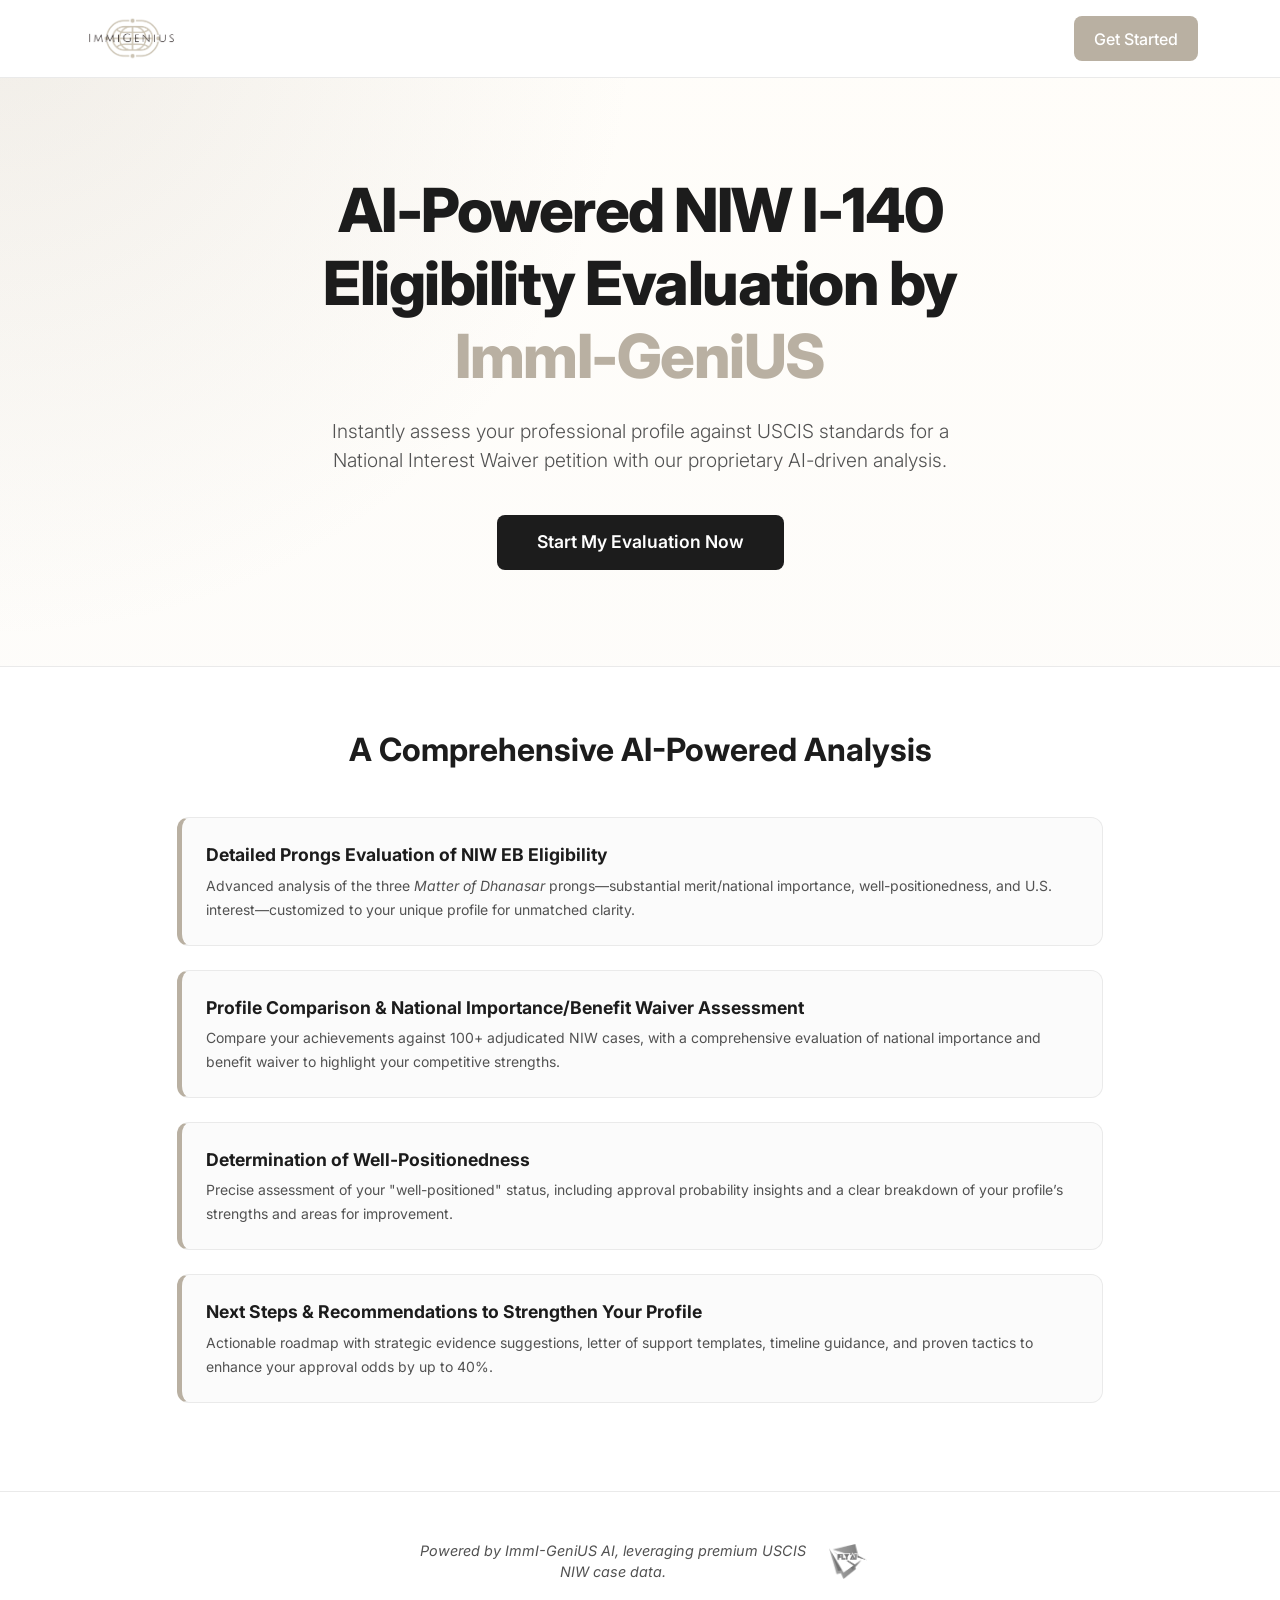
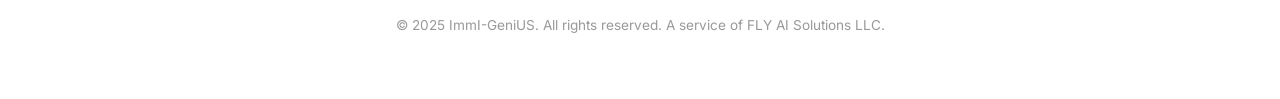
==== pages/landing/index.html @ 9cc3a830 "Initial Commit from Windows" ====
<!DOCTYPE html>
<html lang="en">
  <head>
    <meta charset="UTF-8" />
    <meta name="viewport" content="width=device-width, initial-scale=1.0" />
    <title>ImmI-GeniUS | AI NIW I-140 Eligibility Evaluator</title>

    <link rel="preconnect" href="https://fonts.googleapis.com" />
    <link rel="preconnect" href="https://fonts.gstatic.com" crossorigin />
    <link
      href="https://fonts.googleapis.com/css2?family=Inter:wght@400;500;600;700;800&display=swap"
      rel="stylesheet"
    />

    <link
      href="https://cdn.jsdelivr.net/npm/bootstrap@5.3.0/dist/css/bootstrap.min.css"
      rel="stylesheet"
    />
    <link rel="stylesheet" href="../../assets/css/theme.css" />

    <style>
      :root {
        /* Color Palette from Immigenius Logo */
        --primary-taupe: #b9b0a2; /* Muted, sophisticated beige/taupe for accents */
        --dark-charcoal: #1c1c1c; /* Deep charcoal for text and dark elements */
        --text-secondary: #525252; /* Softer gray for paragraphs */
        --background-light: #fbfbfb; /* Very light, clean background */
        --border-color: #eaeaea; /* Subtle border color */
      }

      body {
        font-family: "Inter", sans-serif;
        background-color: var(--background-light);
        color: var(--dark-charcoal);
        opacity: 0;
        animation: fadeIn 1.2s ease-in-out forwards;
      }

      @keyframes fadeIn {
        from {
          opacity: 0;
        }
        to {
          opacity: 1;
        }
      }

      /* Header */
      .header-nav {
        background-color: white;
        padding: 1rem 0;
        border-bottom: 1px solid var(--border-color);
      }

      .navbar-brand img {
        max-height: 45px; /* Adjust logo size */
      }

      .btn-header {
        background-color: var(--primary-taupe);
        color: white;
        border-radius: 8px;
        font-weight: 500;
        padding: 0.6rem 1.2rem;
        transition: background-color 0.3s ease, transform 0.2s ease;
      }

      .btn-header:hover {
        background-color: #a39a8e; /* Darker shade of taupe */
        color: white;
        transform: translateY(-2px);
      }

      /* Hero Section */
      .hero-section {
        padding: 6rem 1rem;
        text-align: center;
      }

      .hero-content {
        max-width: 800px;
        margin: auto;
      }

      .ai-name {
        color: var(--primary-taupe);
        font-weight: 800;
      }

      .hero-content h1 {
        font-weight: 800;
        font-size: clamp(2.5rem, 5vw, 3.8rem);
        color: var(--dark-charcoal);
        margin-bottom: 1.5rem;
        letter-spacing: -1.5px;
      }

      .hero-content p.lead {
        font-size: 1.2rem;
        color: var(--text-secondary);
        max-width: 650px;
        margin: 0 auto 2.5rem;
      }

      .btn-hero {
        background-color: var(--dark-charcoal);
        color: white;
        border: none;
        border-radius: 8px;
        font-size: 1.1rem;
        font-weight: 600;
        padding: 0.9rem 2.5rem;
        transition: background-color 0.3s ease, transform 0.2s ease,
          box-shadow 0.3s ease;
      }

      .btn-hero:hover {
        background-color: #333;
        transform: translateY(-3px);
        box-shadow: 0 10px 20px rgba(0, 0, 0, 0.1);
      }

      /* Features Section */
      .features-section {
        padding: 4rem 1rem;
        background-color: #ffffff;
        border-top: 1px solid var(--border-color);
        border-bottom: 1px solid var(--border-color);
      }

      .features-section h2 {
        font-weight: 700;
        text-align: center;
        margin-bottom: 3rem;
      }

      .feature-item {
        background-color: var(--background-light);
        padding: 1.5rem;
        border-radius: 12px;
        border: 1px solid var(--border-color);
        border-left: 5px solid var(--primary-taupe);
        margin-bottom: 1.5rem;
        transition: transform 0.2s ease, box-shadow 0.2s ease;
      }
      .feature-item:hover {
        transform: translateY(-5px);
        box-shadow: 0 15px 30px rgba(0, 0, 0, 0.05);
      }

      .feature-item strong {
        color: var(--dark-charcoal);
        font-size: 1.1rem;
      }
      .feature-item small {
        color: var(--text-secondary);
      }

      /* Footer */
      footer {
        text-align: center;
        padding: 3rem 1rem;
        background: #fff;
      }

      .powered-by-container {
        display: flex;
        justify-content: center;
        align-items: center;
        gap: 1rem;
        flex-wrap: wrap;
      }

      .powered-by-text {
        color: var(--text-secondary);
        font-style: italic;
        margin: 0;
        font-size: 0.9rem;
        max-width: 400px;
      }

      .powered-by-logo {
        max-height: 35px;
        opacity: 0.8;
      }

      .footer-copyright {
        margin-top: 2rem;
        color: #999;
        font-size: 0.85rem;
      }
    </style>
  </head>
  <!-- Google tag (gtag.js) -->
<script async src="https://www.googletagmanager.com/gtag/js?id=G-R65K06V97N"></script>
<script>
  window.dataLayer = window.dataLayer || [];
  function gtag(){dataLayer.push(arguments);}
  gtag('js', new Date());

  gtag('config', 'G-R65K06V97N');
</script>
  <body>
    <header class="header-nav">
      <div class="container d-flex justify-content-between align-items: center">
        <a class="navbar-brand" href="#">
          <img src="../../assets/images/immigenius-logo.png" alt="ImmI-GeniUS Logo" />
        </a>
        <a href="../intake/portfolio.html" class="btn btn-header"> Get Started </a>
      </div>
    </header>

    <main>
      <section class="hero-section">
        <div class="hero-content">
          <h1>
            AI-Powered NIW I-140 Eligibility Evaluation by
            <span class="ai-name">ImmI-GeniUS</span>
          </h1>
          <p class="lead">
            Instantly assess your professional profile against USCIS standards
            for a National Interest Waiver petition with our proprietary
            AI-driven analysis.
          </p>
          <a href="../intake/portfolio.html" class="btn btn-hero">
            Start My Evaluation Now
          </a>
        </div>
      </section>

      <section class="features-section">
        <div class="container">
          <h2>A Comprehensive AI-Powered Analysis</h2>
          <div class="row justify-content-center">
            <div class="col-lg-10">
              <div class="feature-item">
                <strong class="d-block mb-1"
                  >Detailed Prongs Evaluation of NIW EB Eligibility</strong
                >
                <small
                  >Advanced analysis of the three
                  <em>Matter of Dhanasar</em> prongs—substantial merit/national
                  importance, well-positionedness, and U.S. interest—customized
                  to your unique profile for unmatched clarity.</small
                >
              </div>
              <div class="feature-item">
                <strong class="d-block mb-1"
                  >Profile Comparison & National Importance/Benefit Waiver
                  Assessment</strong
                >
                <small
                  >Compare your achievements against 100+ adjudicated NIW cases,
                  with a comprehensive evaluation of national importance and
                  benefit waiver to highlight your competitive strengths.</small
                >
              </div>
              <div class="feature-item">
                <strong class="d-block mb-1"
                  >Determination of Well-Positionedness</strong
                >
                <small
                  >Precise assessment of your "well-positioned" status,
                  including approval probability insights and a clear breakdown
                  of your profile’s strengths and areas for improvement.</small
                >
              </div>
              <div class="feature-item">
                <strong class="d-block mb-1"
                  >Next Steps & Recommendations to Strengthen Your
                  Profile</strong
                >
                <small
                  >Actionable roadmap with strategic evidence suggestions,
                  letter of support templates, timeline guidance, and proven
                  tactics to enhance your approval odds by up to 40%.</small
                >
              </div>
            </div>
          </div>
        </div>
      </section>
    </main>

    <footer>
      <div class="container">
        <div class="powered-by-container">
          <p class="powered-by-text">
            <em
              >Powered by ImmI-GeniUS AI, leveraging premium USCIS NIW case
              data.</em
            >
          </p>
          <img
            src="../../assets/images/flyai-logo.png"
            alt="FLY AI Solutions LLC Logo"
            class="powered-by-logo"
          />
        </div>
        <p class="footer-copyright">
          &copy; 2025 ImmI-GeniUS. All rights reserved. A service of FLY AI
          Solutions LLC.
        </p>
      </div>
    </footer>
  </body>
</html>
---- assets/css/theme.css ----
:root {
  --primary-taupe: #b9b0a2;
  --dark-charcoal: #1c1c1c;
  --text-secondary: #525252;
  --background-light: #fbfbfb;
  --surface: #ffffff;
  --border-color: #eaeaea;
  --success-green: #2c7a56;
  --shadow-soft: 0 18px 40px rgba(28, 28, 28, 0.08);
}

* {
  box-sizing: border-box;
}

body {
  margin: 0;
  color: var(--dark-charcoal);
  background:
    radial-gradient(circle at top left, rgba(185, 176, 162, 0.2), transparent 30%),
    linear-gradient(180deg, #fffdf9 0%, var(--background-light) 100%);
}

.page-shell {
  min-height: 100vh;
}

.brand-logo {
  max-height: 48px;
  object-fit: contain;
}

.hidden {
  display: none !important;
}

.card-surface {
  background: var(--surface);
  border: 1px solid var(--border-color);
  border-radius: 24px;
  box-shadow: var(--shadow-soft);
}

.page-title {
  letter-spacing: -0.03em;
}

.muted-copy {
  color: var(--text-secondary);
}
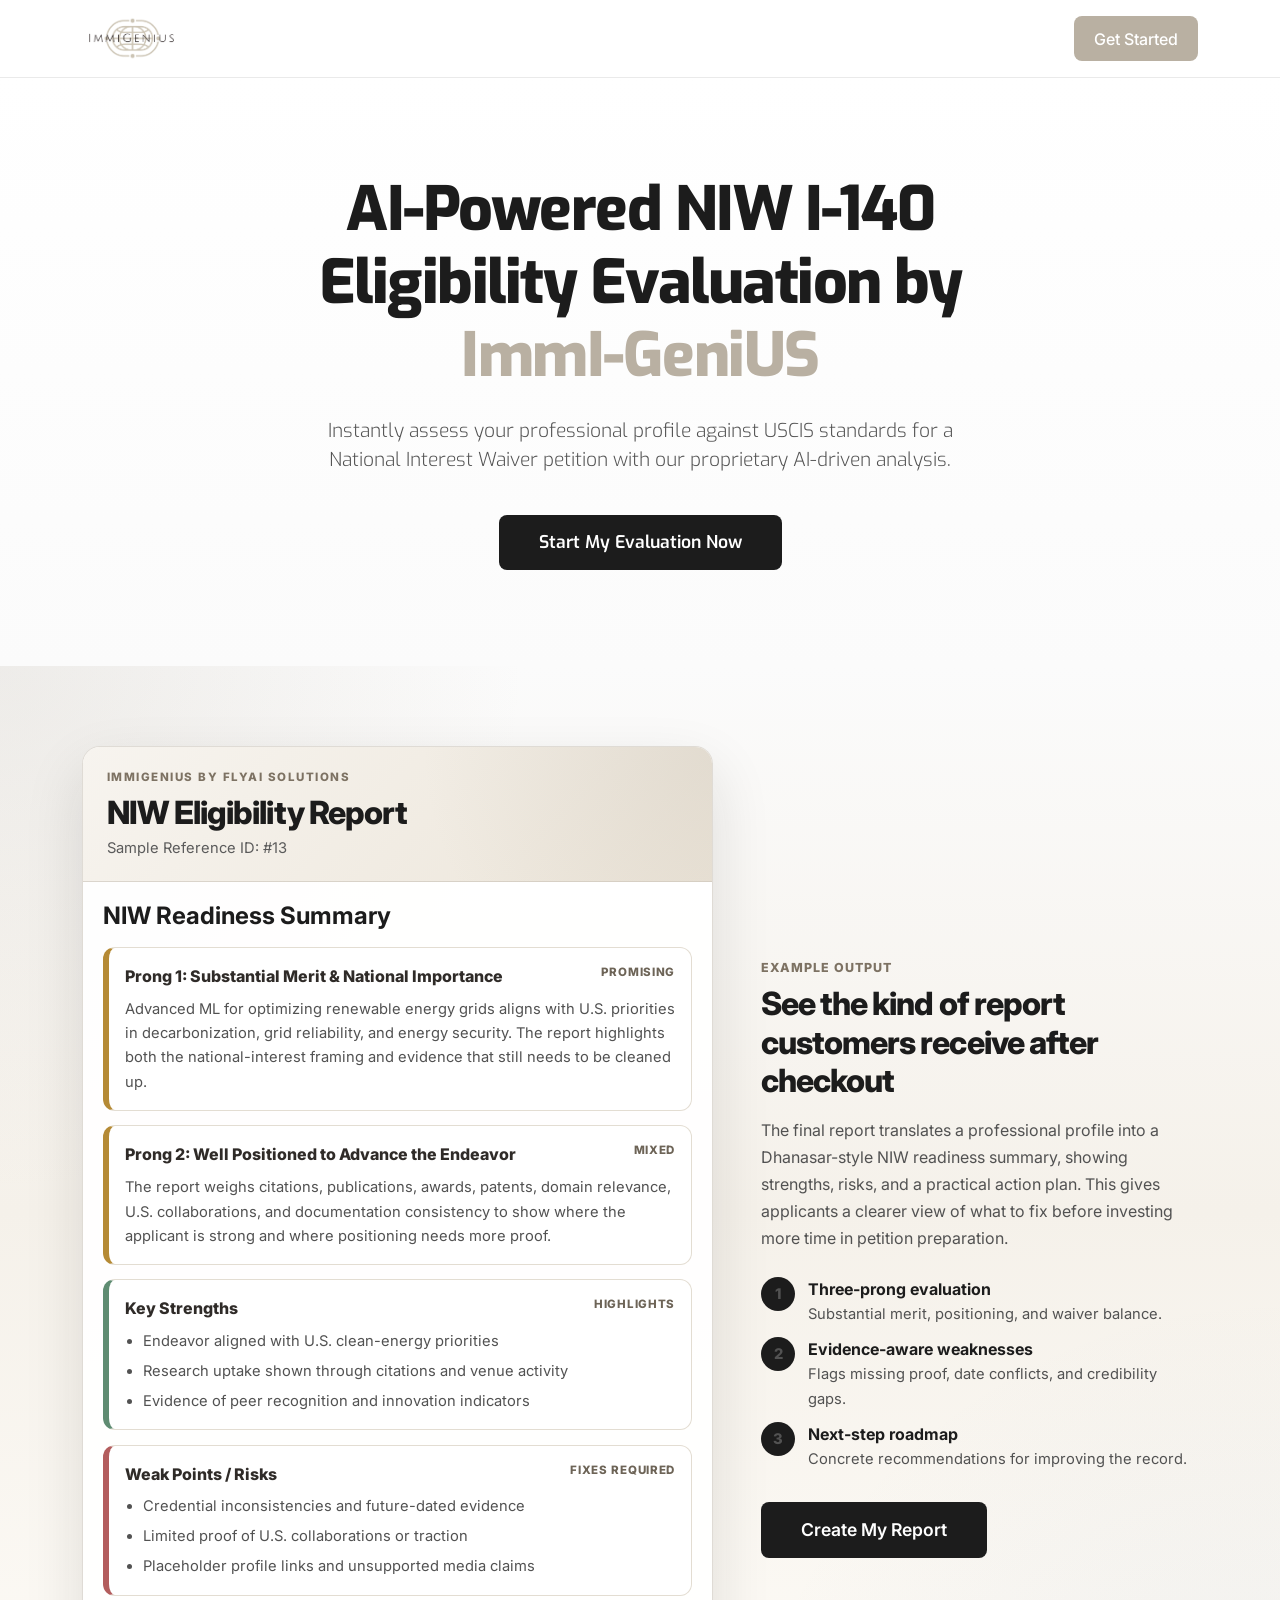
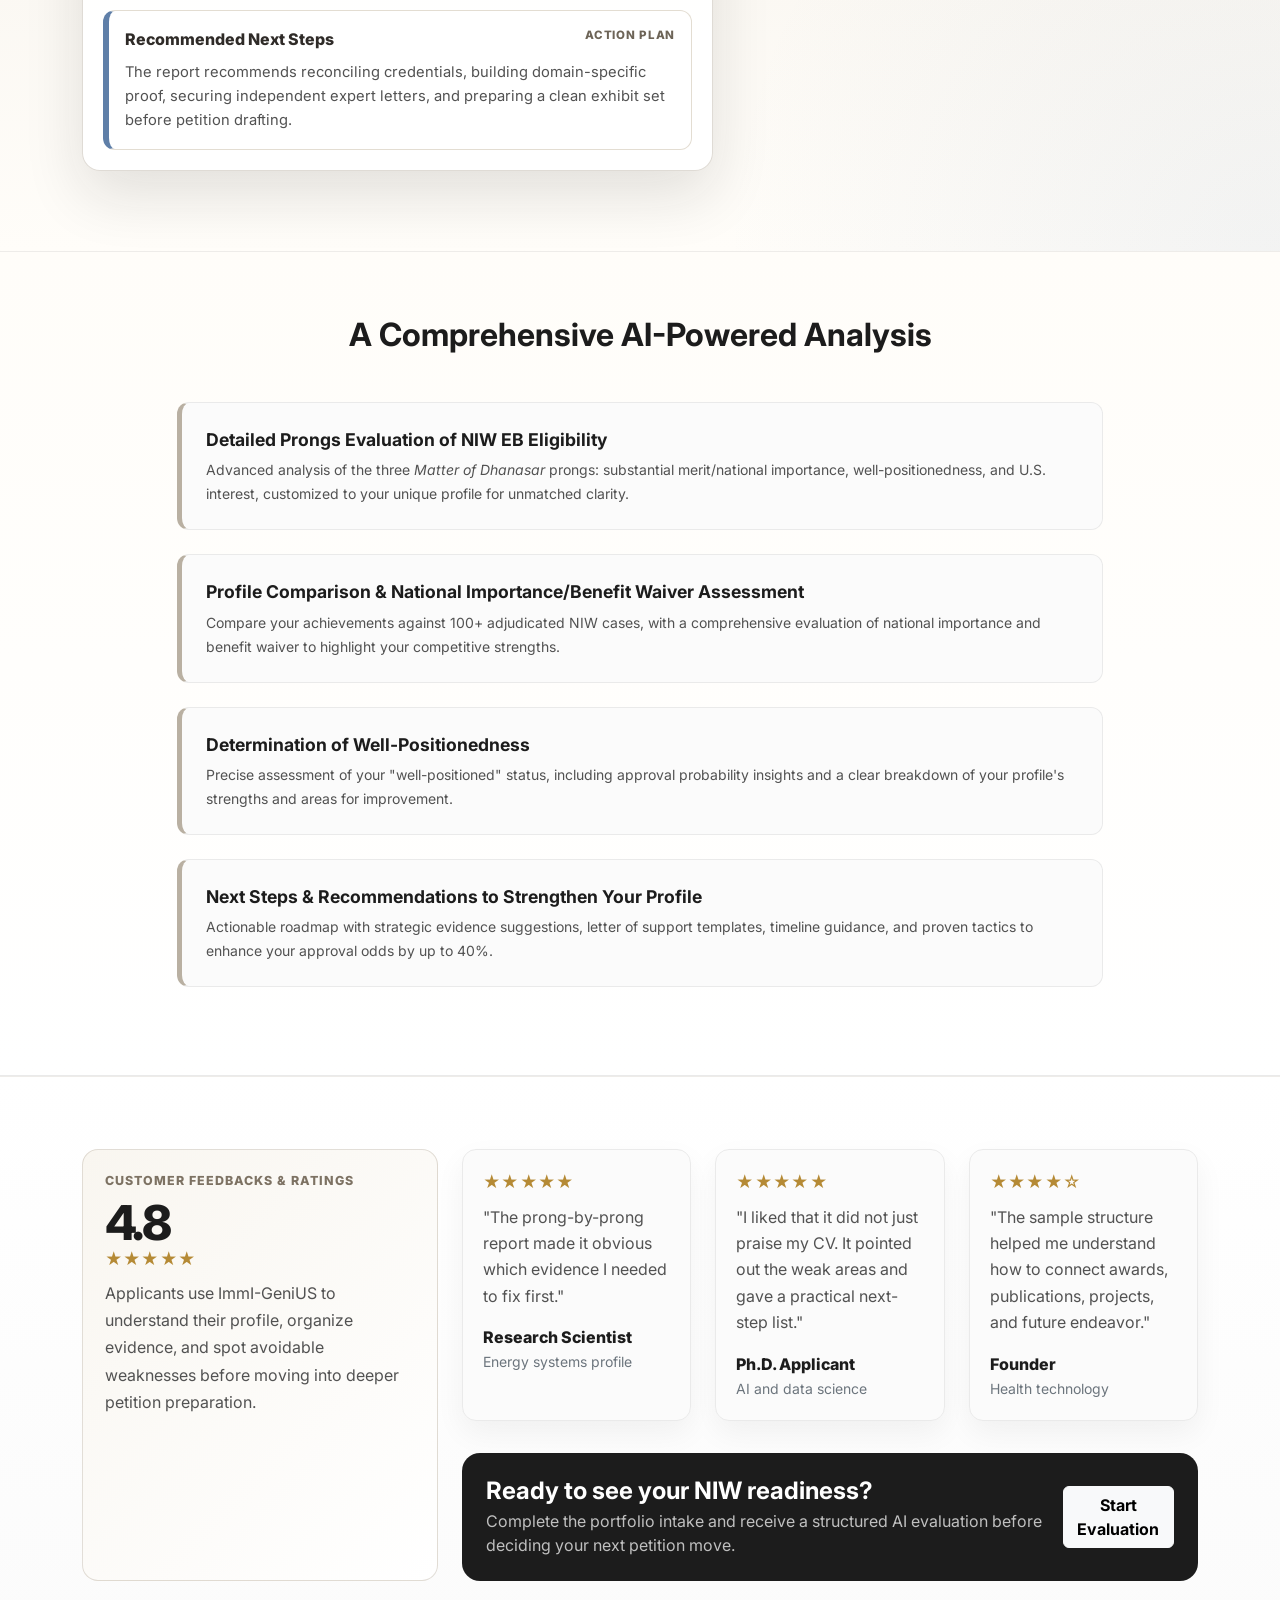
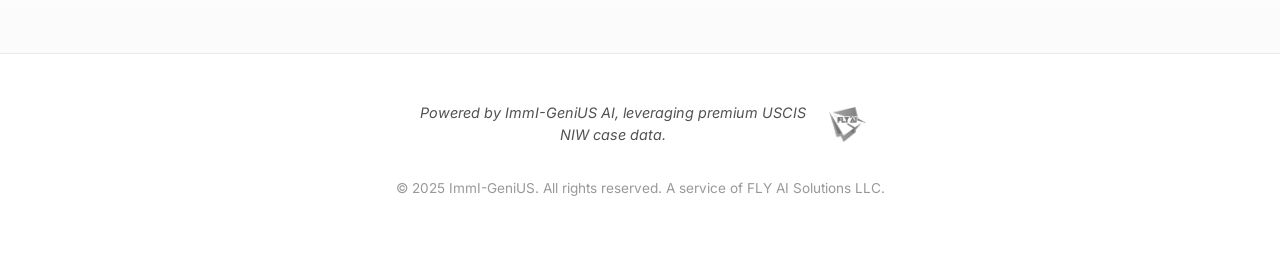
==== commit 75cdb498: "landing page update" ====
--- a/pages/landing/index.html
+++ b/pages/landing/index.html
@@ -8,7 +8,7 @@
     <link rel="preconnect" href="https://fonts.googleapis.com" />
     <link rel="preconnect" href="https://fonts.gstatic.com" crossorigin />
     <link
-      href="https://fonts.googleapis.com/css2?family=Inter:wght@400;500;600;700;800&display=swap"
+      href="https://fonts.googleapis.com/css2?family=Exo:wght@400;500;600;700;800&family=Inter:wght@400;500;600;700;800&display=swap"
       rel="stylesheet"
     />
 
@@ -26,6 +26,11 @@
         --text-secondary: #525252; /* Softer gray for paragraphs */
         --background-light: #fbfbfb; /* Very light, clean background */
         --border-color: #eaeaea; /* Subtle border color */
+        --surface-warm: #f8f4ee;
+        --accent-blue: #5f7fa8;
+        --accent-green: #5f8c72;
+        --accent-amber: #b58a35;
+        --accent-red: #b35d5d;
       }
 
       body {
@@ -73,8 +78,10 @@
 
       /* Hero Section */
       .hero-section {
+        font-family: "Exo", "Inter", sans-serif;
         padding: 6rem 1rem;
         text-align: center;
+        background: linear-gradient(180deg, #ffffff 0%, #fbfbfb 100%);
       }
 
       .hero-content {
@@ -123,8 +130,8 @@
       /* Features Section */
       .features-section {
         padding: 4rem 1rem;
-        background-color: #ffffff;
-        border-top: 1px solid var(--border-color);
+        background: linear-gradient(180deg, #fffdf9 0%, #ffffff 100%);
+        border-top: 1px solid rgba(185, 176, 162, 0.24);
         border-bottom: 1px solid var(--border-color);
       }
 
@@ -156,6 +163,264 @@
         color: var(--text-secondary);
       }
 
+      .demo-report-section {
+        padding: 5rem 1rem;
+        background:
+          radial-gradient(circle at top left, rgba(185, 176, 162, 0.2), transparent 30%),
+          radial-gradient(circle at bottom right, rgba(95, 127, 168, 0.08), transparent 32%),
+          linear-gradient(180deg, #fbfbfb 0%, #f5f1ea 46%, #fffdf9 100%);
+      }
+
+      .section-kicker {
+        color: #7d7263;
+        font-weight: 800;
+        text-transform: uppercase;
+        letter-spacing: 0.08em;
+        font-size: 0.78rem;
+      }
+
+      .section-title {
+        font-weight: 800;
+        letter-spacing: -0.03em;
+        color: var(--dark-charcoal);
+      }
+
+      .section-copy {
+        color: var(--text-secondary);
+        line-height: 1.7;
+      }
+
+      .report-preview-shell {
+        border: 1px solid rgba(185, 176, 162, 0.45);
+        border-radius: 18px;
+        background: rgba(255, 255, 255, 0.92);
+        box-shadow: 0 24px 60px rgba(28, 28, 28, 0.12);
+        overflow: hidden;
+      }
+
+      .report-preview-header {
+        position: relative;
+        padding: 1.4rem 1.5rem;
+        background: linear-gradient(135deg, #f7f4ef 0%, #ece5d9 100%);
+        border-bottom: 1px solid rgba(185, 176, 162, 0.45);
+      }
+
+      .report-preview-header::before {
+        content: "";
+        position: absolute;
+        inset: 0;
+        background: radial-gradient(circle at top right, rgba(185, 176, 162, 0.22), transparent 45%);
+      }
+
+      .report-preview-eyebrow,
+      .report-preview-title,
+      .report-preview-meta {
+        position: relative;
+        z-index: 1;
+      }
+
+      .report-preview-eyebrow {
+        color: #7d7263;
+        font-size: 0.72rem;
+        font-weight: 800;
+        letter-spacing: 0.13em;
+        text-transform: uppercase;
+      }
+
+      .report-preview-title {
+        margin: 0.45rem 0 0.3rem;
+        font-size: clamp(1.5rem, 3vw, 2rem);
+        font-weight: 800;
+        letter-spacing: -0.03em;
+      }
+
+      .report-preview-meta {
+        color: #5b5b5b;
+        font-size: 0.92rem;
+      }
+
+      .report-preview-body {
+        padding: 1.25rem;
+      }
+
+      .preview-pathway {
+        border: 1px solid #e3ddd2;
+        border-left: 6px solid #7d7263;
+        border-radius: 12px;
+        padding: 1rem;
+        margin-bottom: 0.9rem;
+        background: #ffffff;
+      }
+
+      .preview-pathway:last-child {
+        margin-bottom: 0;
+      }
+
+      .preview-pathway-head {
+        display: flex;
+        justify-content: space-between;
+        gap: 1rem;
+        align-items: flex-start;
+        margin-bottom: 0.55rem;
+      }
+
+      .preview-pathway-label {
+        font-weight: 800;
+        color: #2f2b28;
+      }
+
+      .preview-pathway-status {
+        color: #6d6457;
+        font-size: 0.72rem;
+        font-weight: 800;
+        text-transform: uppercase;
+        letter-spacing: 0.06em;
+        white-space: nowrap;
+      }
+
+      .preview-pathway p,
+      .preview-pathway ul {
+        color: var(--text-secondary);
+        margin-bottom: 0;
+        font-size: 0.92rem;
+        line-height: 1.65;
+      }
+
+      .preview-pathway ul {
+        padding-left: 1.1rem;
+      }
+
+      .preview-pathway li + li {
+        margin-top: 0.35rem;
+      }
+
+      .preview-amber {
+        border-left-color: var(--accent-amber);
+      }
+
+      .preview-green {
+        border-left-color: var(--accent-green);
+      }
+
+      .preview-red {
+        border-left-color: var(--accent-red);
+      }
+
+      .preview-blue {
+        border-left-color: var(--accent-blue);
+      }
+
+      .report-proof-list {
+        display: grid;
+        gap: 0.8rem;
+        margin: 1.5rem 0 2rem;
+      }
+
+      .report-proof-item {
+        display: flex;
+        gap: 0.8rem;
+        align-items: flex-start;
+      }
+
+      .report-proof-icon {
+        width: 34px;
+        height: 34px;
+        border-radius: 50%;
+        display: inline-flex;
+        align-items: center;
+        justify-content: center;
+        flex: 0 0 34px;
+        background: var(--dark-charcoal);
+        color: #fff;
+        font-size: 0.82rem;
+        font-weight: 800;
+      }
+
+      .report-proof-item strong {
+        display: block;
+        color: var(--dark-charcoal);
+      }
+
+      .report-proof-item span {
+        color: var(--text-secondary);
+        font-size: 0.92rem;
+      }
+
+      .feedback-section {
+        padding: 4.5rem 1rem;
+        background: linear-gradient(180deg, #ffffff 0%, #fbfbfb 100%);
+        border-top: 1px solid rgba(185, 176, 162, 0.2);
+        border-bottom: 1px solid var(--border-color);
+      }
+
+      .rating-summary {
+        border: 1px solid rgba(185, 176, 162, 0.42);
+        border-radius: 16px;
+        background: linear-gradient(135deg, #f9f6f0, #ffffff);
+        padding: 1.35rem;
+        height: 100%;
+      }
+
+      .rating-number {
+        font-size: 3rem;
+        line-height: 1;
+        font-weight: 800;
+        letter-spacing: -0.05em;
+        color: var(--dark-charcoal);
+      }
+
+      .stars {
+        color: #b58a35;
+        letter-spacing: 0.08em;
+        font-size: 1.05rem;
+      }
+
+      .feedback-card {
+        height: 100%;
+        border: 1px solid var(--border-color);
+        border-radius: 14px;
+        padding: 1.25rem;
+        background: var(--background-light);
+        box-shadow: 0 12px 30px rgba(28, 28, 28, 0.05);
+      }
+
+      .feedback-card p {
+        color: var(--text-secondary);
+        line-height: 1.65;
+      }
+
+      .feedback-name {
+        color: var(--dark-charcoal);
+        font-weight: 800;
+      }
+
+      .landing-cta-band {
+        margin-top: 2rem;
+        border-radius: 18px;
+        padding: 1.5rem;
+        background: var(--dark-charcoal);
+        color: #ffffff;
+      }
+
+      .landing-cta-band p {
+        color: rgba(255, 255, 255, 0.72);
+      }
+
+      @media (max-width: 768px) {
+        .hero-section {
+          padding: 4rem 1rem;
+        }
+
+        .preview-pathway-head {
+          flex-direction: column;
+          gap: 0.3rem;
+        }
+
+        .preview-pathway-status {
+          white-space: normal;
+        }
+      }
+
       /* Footer */
       footer {
         text-align: center;
@@ -202,7 +467,7 @@
 </script>
   <body>
     <header class="header-nav">
-      <div class="container d-flex justify-content-between align-items: center">
+      <div class="container d-flex justify-content-between align-items-center">
         <a class="navbar-brand" href="#">
           <img src="../../assets/images/immigenius-logo.png" alt="ImmI-GeniUS Logo" />
         </a>
@@ -228,6 +493,130 @@
         </div>
       </section>
 
+      <section class="demo-report-section">
+        <div class="container">
+          <div class="row align-items-center g-5">
+            <div class="col-lg-7">
+              <div class="report-preview-shell">
+                <div class="report-preview-header">
+                  <div class="report-preview-eyebrow">
+                    Immigenius by FlyAI Solutions
+                  </div>
+                  <h3 class="report-preview-title">NIW Eligibility Report</h3>
+                  <div class="report-preview-meta">
+                    Sample Reference ID: #13
+                  </div>
+                </div>
+                <div class="report-preview-body">
+                  <h4 class="mb-3 fw-bold">NIW Readiness Summary</h4>
+                  <article class="preview-pathway preview-amber">
+                    <div class="preview-pathway-head">
+                      <div class="preview-pathway-label">
+                        Prong 1: Substantial Merit & National Importance
+                      </div>
+                      <div class="preview-pathway-status">Promising</div>
+                    </div>
+                    <p>
+                      Advanced ML for optimizing renewable energy grids aligns
+                      with U.S. priorities in decarbonization, grid reliability,
+                      and energy security. The report highlights both the
+                      national-interest framing and evidence that still needs to
+                      be cleaned up.
+                    </p>
+                  </article>
+                  <article class="preview-pathway preview-amber">
+                    <div class="preview-pathway-head">
+                      <div class="preview-pathway-label">
+                        Prong 2: Well Positioned to Advance the Endeavor
+                      </div>
+                      <div class="preview-pathway-status">Mixed</div>
+                    </div>
+                    <p>
+                      The report weighs citations, publications, awards, patents,
+                      domain relevance, U.S. collaborations, and documentation
+                      consistency to show where the applicant is strong and where
+                      positioning needs more proof.
+                    </p>
+                  </article>
+                  <article class="preview-pathway preview-green">
+                    <div class="preview-pathway-head">
+                      <div class="preview-pathway-label">Key Strengths</div>
+                      <div class="preview-pathway-status">Highlights</div>
+                    </div>
+                    <ul>
+                      <li>Endeavor aligned with U.S. clean-energy priorities</li>
+                      <li>Research uptake shown through citations and venue activity</li>
+                      <li>Evidence of peer recognition and innovation indicators</li>
+                    </ul>
+                  </article>
+                  <article class="preview-pathway preview-red">
+                    <div class="preview-pathway-head">
+                      <div class="preview-pathway-label">Weak Points / Risks</div>
+                      <div class="preview-pathway-status">Fixes Required</div>
+                    </div>
+                    <ul>
+                      <li>Credential inconsistencies and future-dated evidence</li>
+                      <li>Limited proof of U.S. collaborations or traction</li>
+                      <li>Placeholder profile links and unsupported media claims</li>
+                    </ul>
+                  </article>
+                  <article class="preview-pathway preview-blue">
+                    <div class="preview-pathway-head">
+                      <div class="preview-pathway-label">Recommended Next Steps</div>
+                      <div class="preview-pathway-status">Action Plan</div>
+                    </div>
+                    <p>
+                      The report recommends reconciling credentials, building
+                      domain-specific proof, securing independent expert letters,
+                      and preparing a clean exhibit set before petition drafting.
+                    </p>
+                  </article>
+                </div>
+              </div>
+            </div>
+            <div class="col-lg-5">
+              <div class="section-kicker mb-2">Example Output</div>
+              <h2 class="section-title mb-3">
+                See the kind of report customers receive after checkout
+              </h2>
+              <p class="section-copy mb-0">
+                The final report translates a professional profile into a
+                Dhanasar-style NIW readiness summary, showing strengths, risks,
+                and a practical action plan. This gives applicants a clearer
+                view of what to fix before investing more time in petition
+                preparation.
+              </p>
+              <div class="report-proof-list">
+                <div class="report-proof-item">
+                  <span class="report-proof-icon">1</span>
+                  <div>
+                    <strong>Three-prong evaluation</strong>
+                    <span>Substantial merit, positioning, and waiver balance.</span>
+                  </div>
+                </div>
+                <div class="report-proof-item">
+                  <span class="report-proof-icon">2</span>
+                  <div>
+                    <strong>Evidence-aware weaknesses</strong>
+                    <span>Flags missing proof, date conflicts, and credibility gaps.</span>
+                  </div>
+                </div>
+                <div class="report-proof-item">
+                  <span class="report-proof-icon">3</span>
+                  <div>
+                    <strong>Next-step roadmap</strong>
+                    <span>Concrete recommendations for improving the record.</span>
+                  </div>
+                </div>
+              </div>
+              <a href="../intake/portfolio.html" class="btn btn-hero">
+                Create My Report
+              </a>
+            </div>
+          </div>
+        </div>
+      </section>
+
       <section class="features-section">
         <div class="container">
           <h2>A Comprehensive AI-Powered Analysis</h2>
@@ -239,8 +628,8 @@
                 >
                 <small
                   >Advanced analysis of the three
-                  <em>Matter of Dhanasar</em> prongs—substantial merit/national
-                  importance, well-positionedness, and U.S. interest—customized
+                  <em>Matter of Dhanasar</em> prongs: substantial merit/national
+                  importance, well-positionedness, and U.S. interest, customized
                   to your unique profile for unmatched clarity.</small
                 >
               </div>
@@ -262,7 +651,7 @@
                 <small
                   >Precise assessment of your "well-positioned" status,
                   including approval probability insights and a clear breakdown
-                  of your profile’s strengths and areas for improvement.</small
+                  of your profile's strengths and areas for improvement.</small
                 >
               </div>
               <div class="feature-item">
@@ -275,6 +664,74 @@
                   letter of support templates, timeline guidance, and proven
                   tactics to enhance your approval odds by up to 40%.</small
                 >
+              </div>
+            </div>
+          </div>
+        </div>
+      </section>
+
+      <section class="feedback-section">
+        <div class="container">
+          <div class="row align-items-stretch g-4">
+            <div class="col-lg-4">
+              <div class="rating-summary">
+                <div class="section-kicker mb-2">Customer Feedbacks & Ratings</div>
+                <div class="rating-number">4.8</div>
+                <div class="stars mb-2">&#9733;&#9733;&#9733;&#9733;&#9733;</div>
+                <p class="section-copy mb-0">
+                  Applicants use ImmI-GeniUS to understand their profile,
+                  organize evidence, and spot avoidable weaknesses before moving
+                  into deeper petition preparation.
+                </p>
+              </div>
+            </div>
+            <div class="col-lg-8">
+              <div class="row g-4">
+                <div class="col-md-4">
+                  <div class="feedback-card">
+                    <div class="stars mb-2">&#9733;&#9733;&#9733;&#9733;&#9733;</div>
+                    <p>
+                      "The prong-by-prong report made it obvious which evidence
+                      I needed to fix first."
+                    </p>
+                    <div class="feedback-name">Research Scientist</div>
+                    <small class="text-secondary">Energy systems profile</small>
+                  </div>
+                </div>
+                <div class="col-md-4">
+                  <div class="feedback-card">
+                    <div class="stars mb-2">&#9733;&#9733;&#9733;&#9733;&#9733;</div>
+                    <p>
+                      "I liked that it did not just praise my CV. It pointed out
+                      the weak areas and gave a practical next-step list."
+                    </p>
+                    <div class="feedback-name">Ph.D. Applicant</div>
+                    <small class="text-secondary">AI and data science</small>
+                  </div>
+                </div>
+                <div class="col-md-4">
+                  <div class="feedback-card">
+                    <div class="stars mb-2">&#9733;&#9733;&#9733;&#9733;&#9734;</div>
+                    <p>
+                      "The sample structure helped me understand how to connect
+                      awards, publications, projects, and future endeavor."
+                    </p>
+                    <div class="feedback-name">Founder</div>
+                    <small class="text-secondary">Health technology</small>
+                  </div>
+                </div>
+              </div>
+              <div class="landing-cta-band d-flex flex-column flex-md-row align-items-md-center justify-content-between gap-3">
+                <div>
+                  <h3 class="h4 fw-bold mb-1">Ready to see your NIW readiness?</h3>
+                  <p class="mb-0">
+                    Complete the portfolio intake and receive a structured AI
+                    evaluation before deciding your next petition move.
+                  </p>
+                </div>
+                <a href="../intake/portfolio.html" class="btn btn-light fw-bold">
+                  Start Evaluation
+                </a>
               </div>
             </div>
           </div>
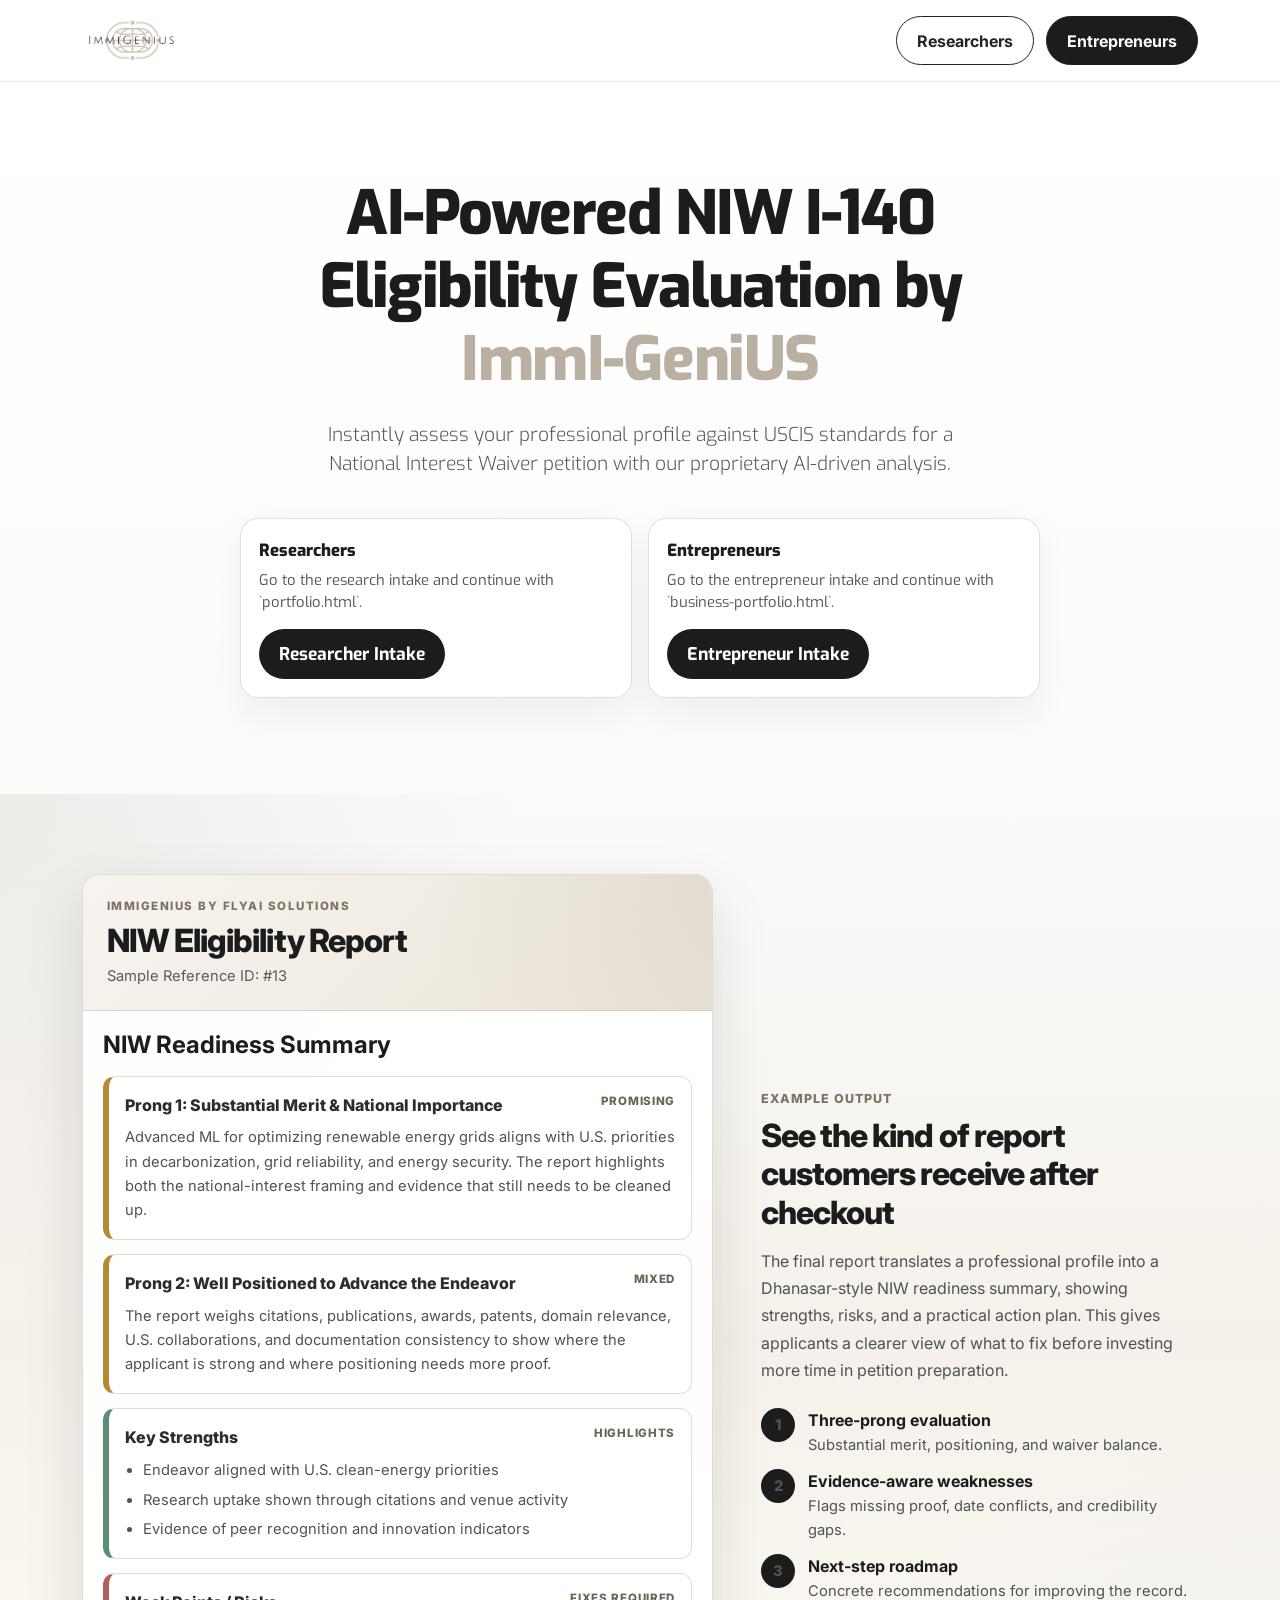
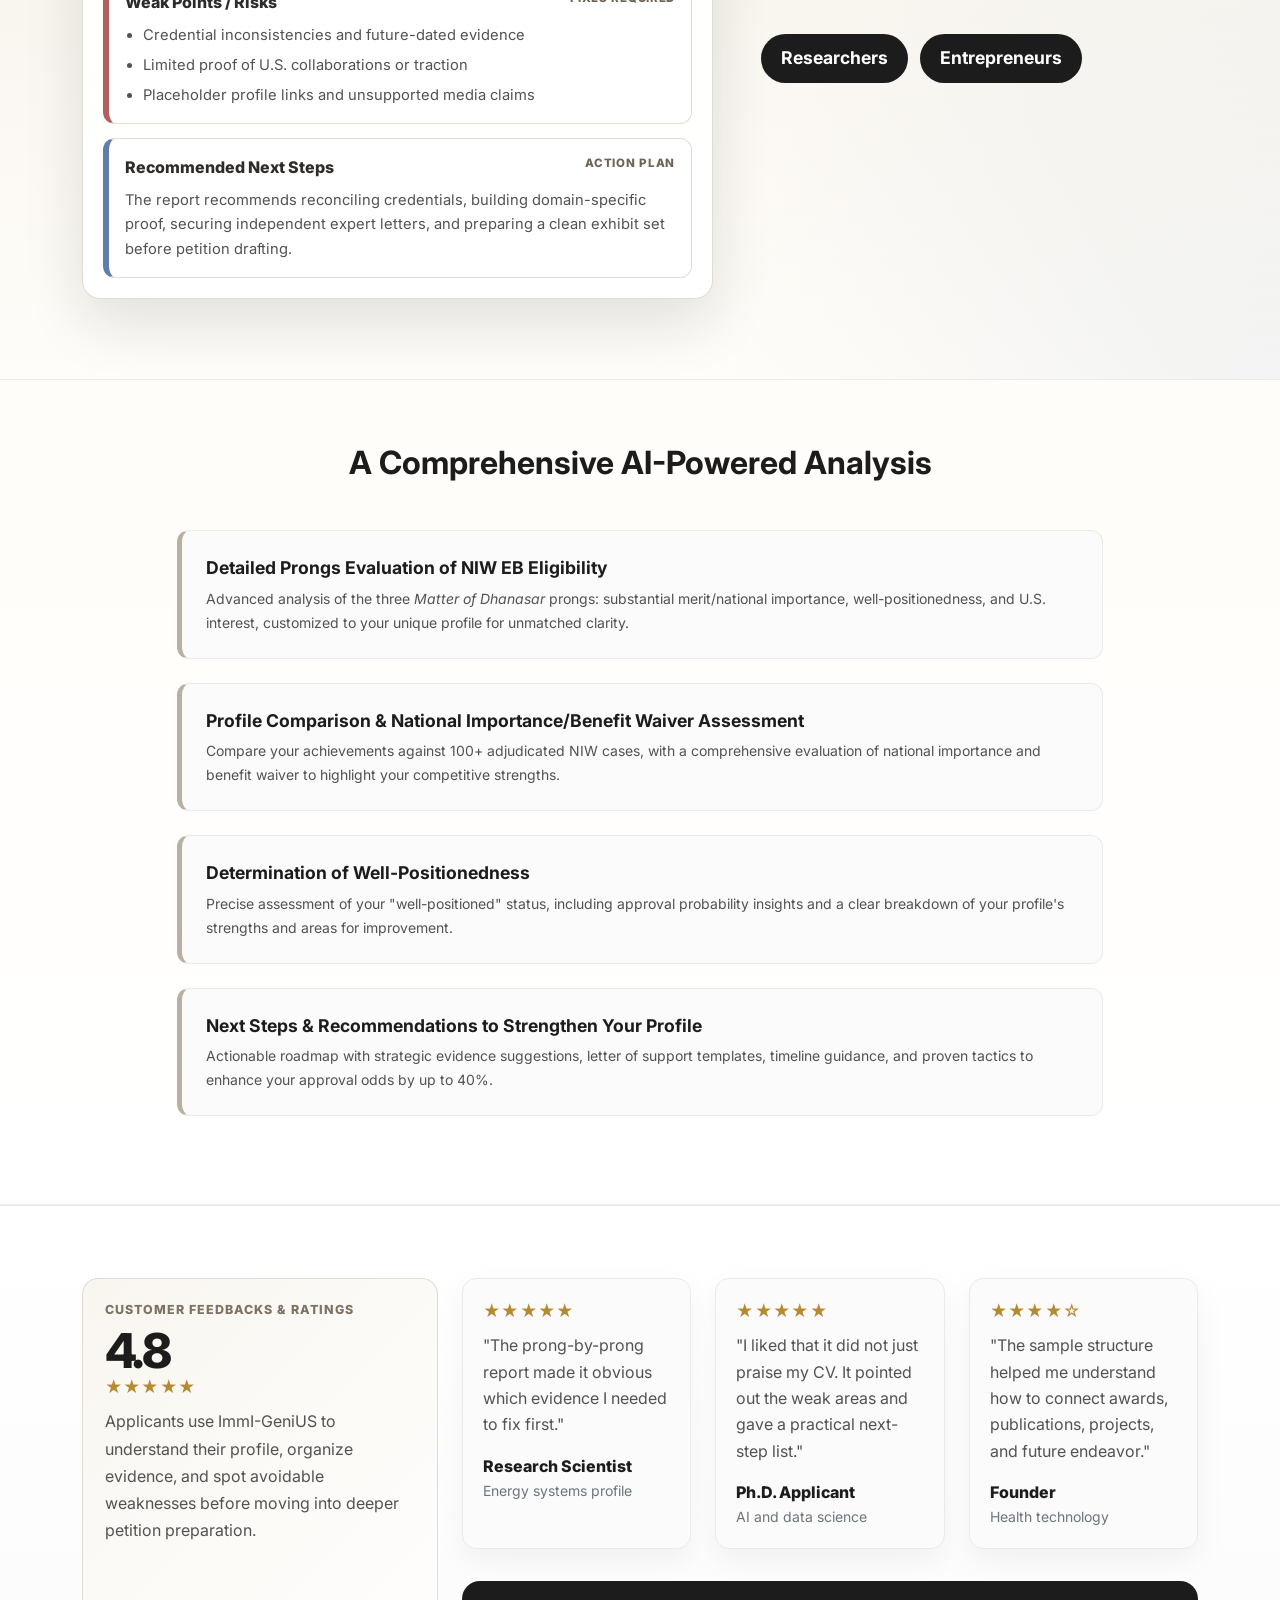
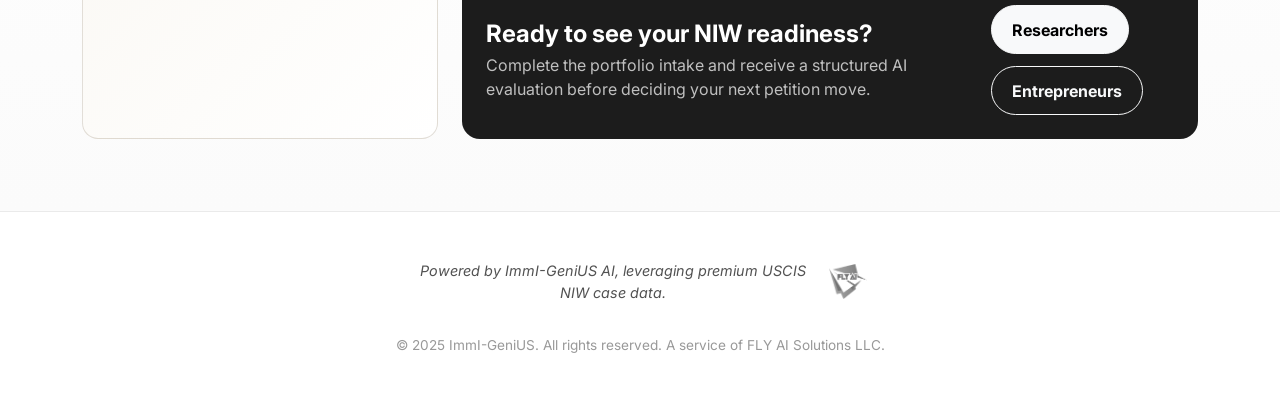
==== commit 85dfe9f0: "update" ====
--- a/pages/landing/index.html
+++ b/pages/landing/index.html
@@ -406,6 +406,62 @@
         color: rgba(255, 255, 255, 0.72);
       }
 
+      .pathway-chooser {
+        display: grid;
+        grid-template-columns: repeat(2, minmax(0, 1fr));
+        gap: 1rem;
+        margin-top: 1.5rem;
+      }
+
+      .pathway-card {
+        text-align: left;
+        border: 1px solid rgba(185, 176, 162, 0.4);
+        border-radius: 18px;
+        padding: 1.15rem;
+        background: rgba(255, 255, 255, 0.88);
+        color: var(--dark-charcoal);
+        box-shadow: 0 16px 34px rgba(28, 28, 28, 0.06);
+      }
+
+      .pathway-card-title {
+        display: block;
+        margin-bottom: 0.35rem;
+        font-size: 1.05rem;
+        font-weight: 800;
+      }
+
+      .pathway-card-copy {
+        display: block;
+        color: var(--text-secondary);
+        font-size: 0.92rem;
+        line-height: 1.55;
+        margin-bottom: 0.95rem;
+      }
+
+      .pathway-button-row {
+        display: flex;
+        gap: 0.75rem;
+        flex-wrap: wrap;
+      }
+
+      .pathway-button {
+        border-radius: 999px;
+        font-weight: 700;
+        padding: 0.72rem 1.25rem;
+      }
+
+      .pathway-button-entrepreneur {
+        background: var(--dark-charcoal);
+        border-color: var(--dark-charcoal);
+        color: #ffffff;
+      }
+
+      .pathway-button-entrepreneur:hover {
+        background: #333333;
+        border-color: #333333;
+        color: #ffffff;
+      }
+
       @media (max-width: 768px) {
         .hero-section {
           padding: 4rem 1rem;
@@ -418,6 +474,10 @@
 
         .preview-pathway-status {
           white-space: normal;
+        }
+
+        .pathway-chooser {
+          grid-template-columns: 1fr;
         }
       }
 
@@ -471,7 +531,10 @@
         <a class="navbar-brand" href="#">
           <img src="../../assets/images/immigenius-logo.png" alt="ImmI-GeniUS Logo" />
         </a>
-        <a href="../intake/portfolio.html" class="btn btn-header"> Get Started </a>
+        <div class="pathway-button-row">
+          <a href="../intake/portfolio.html" class="btn btn-outline-dark pathway-button">Researchers</a>
+          <a href="../intake/business-portfolio.html" class="btn pathway-button pathway-button-entrepreneur">Entrepreneurs</a>
+        </div>
       </div>
     </header>
 
@@ -487,9 +550,26 @@
             for a National Interest Waiver petition with our proprietary
             AI-driven analysis.
           </p>
-          <a href="../intake/portfolio.html" class="btn btn-hero">
-            Start My Evaluation Now
-          </a>
+          <div class="pathway-chooser">
+            <div class="pathway-card">
+              <span class="pathway-card-title">Researchers</span>
+              <span class="pathway-card-copy">
+                Go to the research intake and continue with `portfolio.html`.
+              </span>
+              <a href="../intake/portfolio.html" class="btn btn-hero pathway-button">
+                Researcher Intake
+              </a>
+            </div>
+            <div class="pathway-card">
+              <span class="pathway-card-title">Entrepreneurs</span>
+              <span class="pathway-card-copy">
+                Go to the entrepreneur intake and continue with `business-portfolio.html`.
+              </span>
+              <a href="../intake/business-portfolio.html" class="btn btn-hero pathway-button">
+                Entrepreneur Intake
+              </a>
+            </div>
+          </div>
         </div>
       </section>
 
@@ -609,9 +689,14 @@
                   </div>
                 </div>
               </div>
-              <a href="../intake/portfolio.html" class="btn btn-hero">
-                Create My Report
-              </a>
+              <div class="pathway-button-row">
+                <a href="../intake/portfolio.html" class="btn btn-hero pathway-button">
+                  Researchers
+                </a>
+                <a href="../intake/business-portfolio.html" class="btn btn-hero pathway-button">
+                  Entrepreneurs
+                </a>
+              </div>
             </div>
           </div>
         </div>
@@ -729,9 +814,14 @@
                     evaluation before deciding your next petition move.
                   </p>
                 </div>
-                <a href="../intake/portfolio.html" class="btn btn-light fw-bold">
-                  Start Evaluation
-                </a>
+                <div class="pathway-button-row">
+                  <a href="../intake/portfolio.html" class="btn btn-light fw-bold pathway-button">
+                    Researchers
+                  </a>
+                  <a href="../intake/business-portfolio.html" class="btn btn-outline-light fw-bold pathway-button">
+                    Entrepreneurs
+                  </a>
+                </div>
               </div>
             </div>
           </div>
